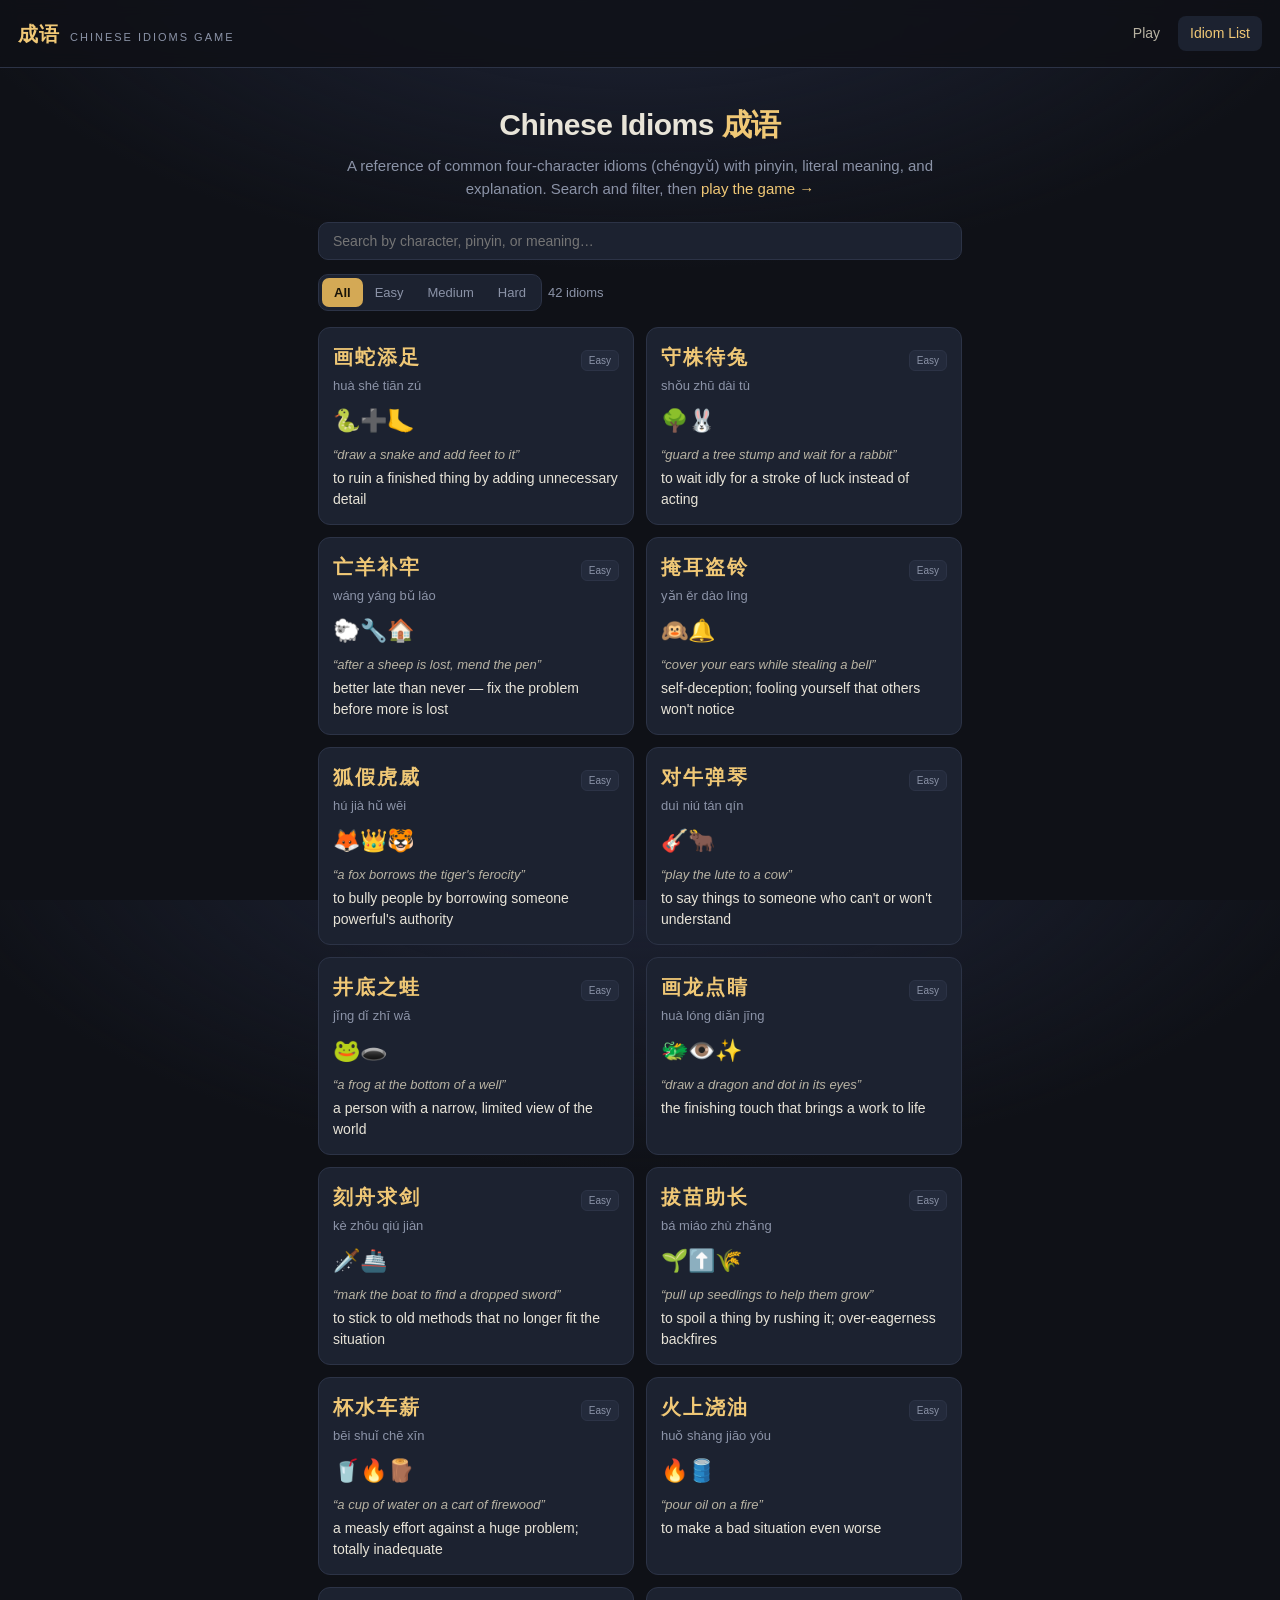
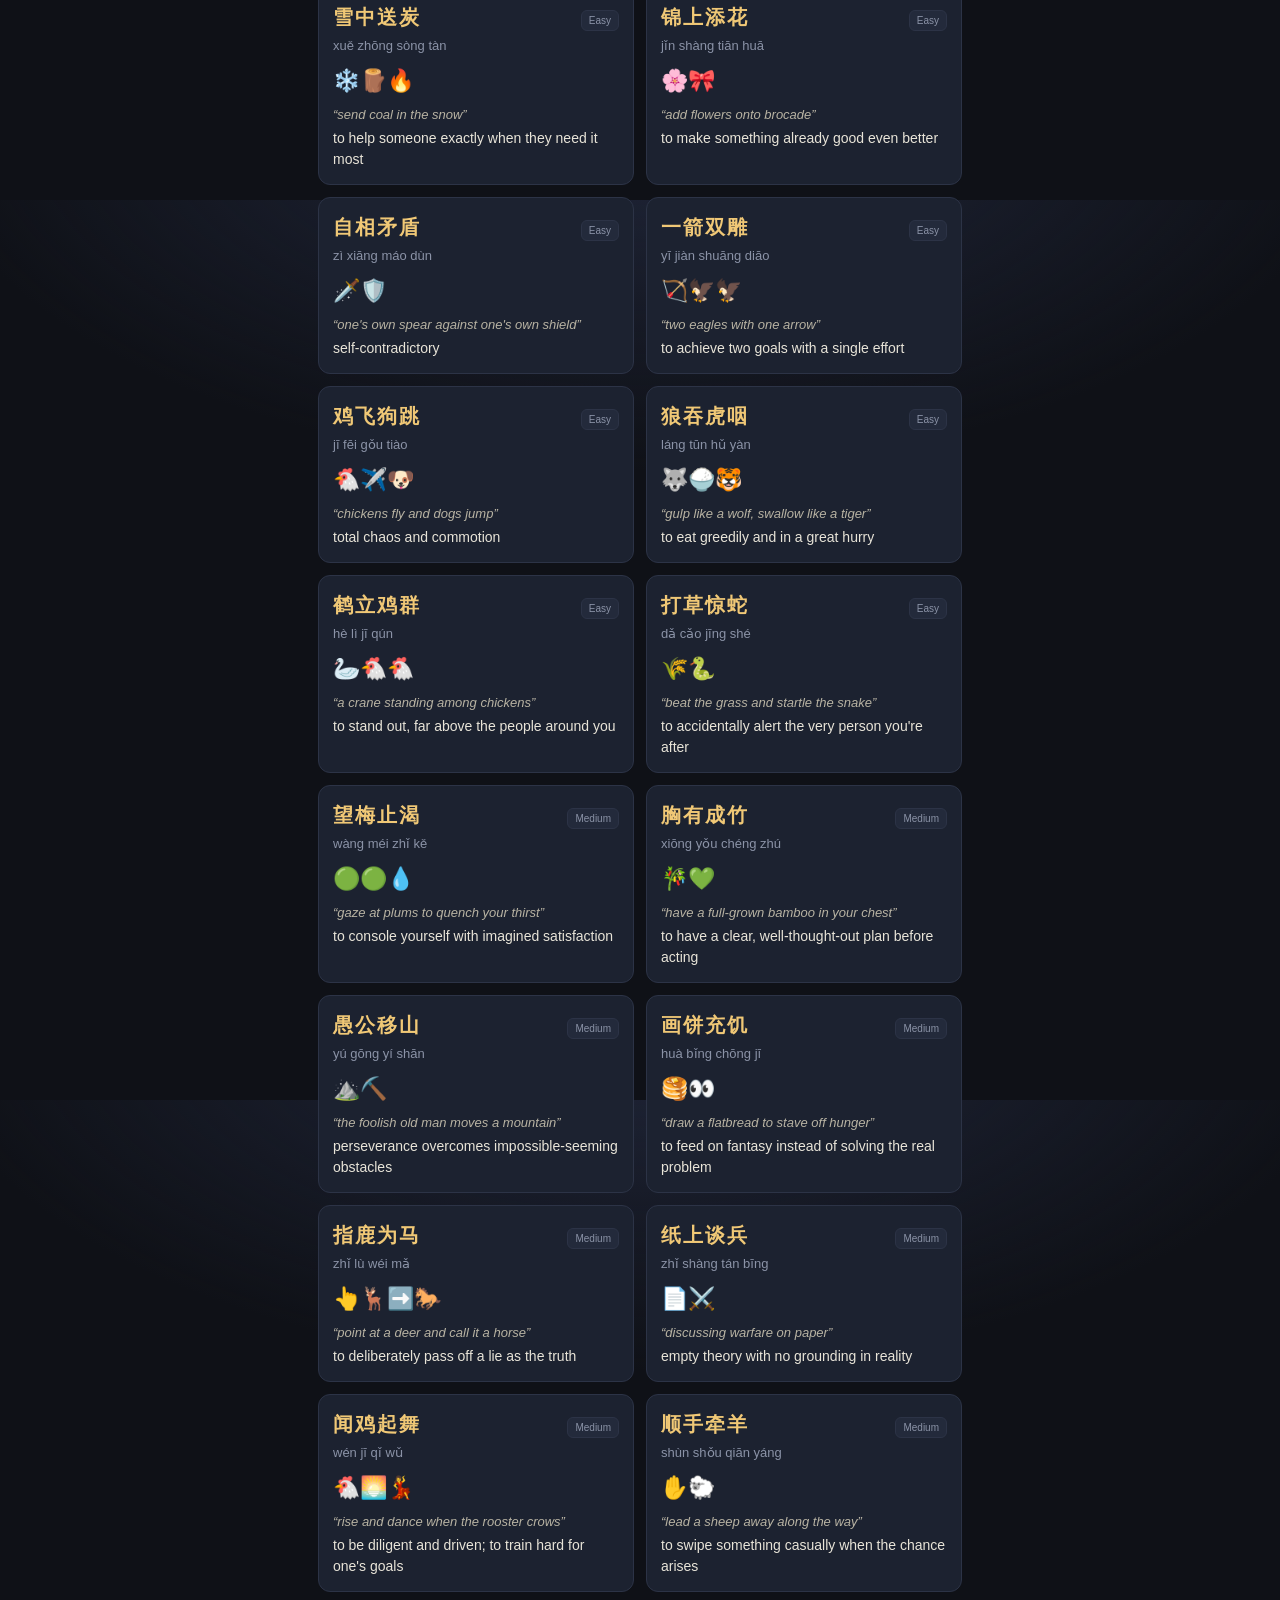
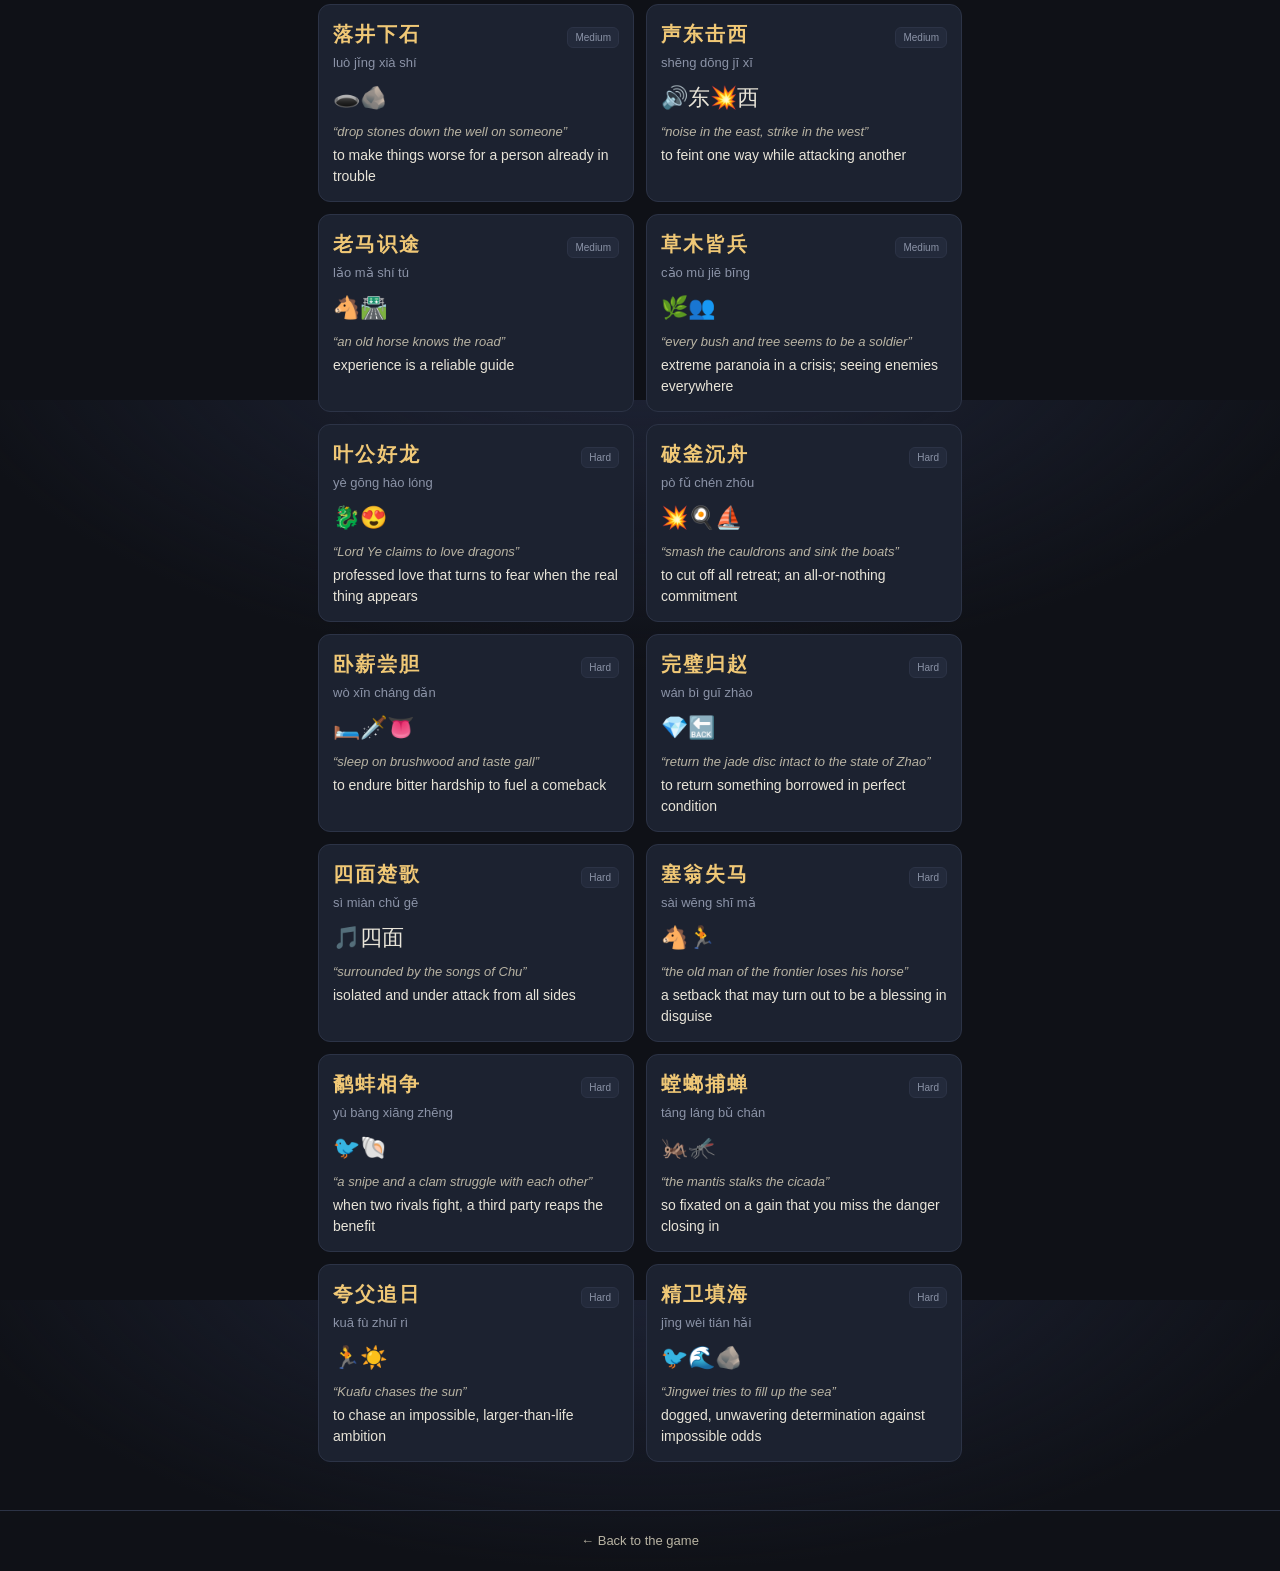
==== idioms.html @ 4bd8fb96 "Initial commit: Chinese Idioms Game MVP - Learning-oriented idiom game (index.html) for English-spea" ====
<!DOCTYPE html>
<html lang="en">
<head>
  <meta charset="UTF-8">
  <meta name="viewport" content="width=device-width, initial-scale=1.0">
  <title>Chinese Idioms (Chéngyǔ) List with Pinyin & Meaning</title>
  <meta name="description" content="A browsable list of common Chinese idioms (chéngyǔ) with pinyin, literal translation, English meaning, and emoji hints. Filter by difficulty and search.">
  <meta name="keywords" content="chinese idioms list, chengyu list, chinese idioms with meaning, chinese idioms with pinyin, common chinese idioms">
  <meta name="theme-color" content="#0f1117">
  <link rel="canonical" href="https://chineseidioms.app/idioms">
  <meta property="og:type" content="website">
  <meta property="og:title" content="Chinese Idioms (Chéngyǔ) List with Pinyin & Meaning">
  <meta property="og:description" content="Browse common Chinese idioms with pinyin, literal translation, and English meaning.">
  <link rel="manifest" href="manifest.webmanifest">
  <link rel="stylesheet" href="css/style.css">
  <script type="application/ld+json">
  {
    "@context":"https://schema.org",
    "@type":"ItemList",
    "name":"Chinese Idioms (Chéngyǔ) Reference List",
    "description":"A curated list of common Chinese four-character idioms with pinyin and English meanings.",
    "url":"https://chineseidioms.app/idioms"
  }
  </script>
</head>
<body>
  <header class="nav">
    <a class="brand" href="/">
      <span class="mark">成语</span>
      <span class="sub">Chinese Idioms Game</span>
    </a>
    <nav class="nav-links">
      <a href="/">Play</a>
      <a href="/idioms" class="active">Idiom List</a>
    </nav>
  </header>

  <main class="main">
    <div class="hero">
      <h1>Chinese Idioms <span class="cn">成语</span></h1>
      <p>A reference of common four-character idioms (chéngyǔ) with pinyin, literal meaning, and explanation. Search and filter, then <a href="/" style="color:var(--gold2);">play the game →</a></p>
    </div>

    <input class="search" id="search" type="search" placeholder="Search by character, pinyin, or meaning…" autocomplete="off">
    <div class="filter-bar">
      <div class="seg" id="lvlSeg" role="group" aria-label="Difficulty filter"></div>
      <span style="align-self:center;color:var(--muted);font-size:13px;" id="count"></span>
    </div>

    <div class="grid" id="grid"></div>
  </main>

  <footer>
    <p><a href="/">← Back to the game</a></p>
  </footer>

  <script src="js/idioms.js"></script>
  <script src="js/list.js"></script>
</body>
</html>
---- css/style.css ----
:root{
  --bg:#0f1117; --bg2:#161a24; --panel:#1c2230; --panel2:#232a3b;
  --ink:#e8e4d8; --ink-dim:#b8b3a3; --muted:#8b93a7; --line:#2c3346;
  --gold:#d4a955; --gold2:#f0c876; --red:#c8553d; --green:#5fb878;
  --maxw:680px;
}
*{box-sizing:border-box; margin:0; padding:0; -webkit-tap-highlight-color:transparent;}
html{ scroll-behavior:smooth; }
html,body{height:100%;}
body{
  font-family:-apple-system,BlinkMacSystemFont,"Segoe UI","PingFang SC","Microsoft YaHei","Hiragino Sans GB","Noto Sans CJK SC",sans-serif;
  background:
    radial-gradient(1200px 600px at 50% -10%, #20263a 0%, transparent 60%),
    var(--bg);
  color:var(--ink);
  min-height:100%;
  display:flex; flex-direction:column;
  line-height:1.5;
  -webkit-font-smoothing:antialiased;
}
a{color:inherit; text-decoration:none;}

/* ---- header / nav ---- */
.nav{
  display:flex; align-items:center; justify-content:space-between;
  padding:16px 18px; border-bottom:1px solid var(--line);
  position:sticky; top:0; z-index:30;
  background:rgba(15,17,23,.82); backdrop-filter:blur(8px);
}
.brand{ display:flex; align-items:baseline; gap:10px; }
.brand .mark{ font-size:20px; font-weight:800; letter-spacing:1px; color:var(--gold2); }
.brand .sub{ font-size:11px; color:var(--muted); letter-spacing:2px; text-transform:uppercase; }
.nav-links{ display:flex; gap:6px; }
.nav-links a{
  padding:7px 12px; border-radius:8px; font-size:14px; color:var(--ink-dim);
  transition:.15s;
}
.nav-links a:hover{ color:var(--ink); background:var(--panel); }
.nav-links a.active{ color:var(--gold2); background:var(--panel); }

/* ---- layout ---- */
.main{ flex:1; width:100%; max-width:var(--maxw); margin:0 auto; padding:20px 18px 48px; }

.hero{ text-align:center; margin:14px 0 22px; }
.hero h1{ font-size:30px; font-weight:800; letter-spacing:-.5px; }
.hero h1 .cn{ color:var(--gold2); }
.hero p{ color:var(--muted); font-size:15px; margin-top:8px; }

/* ---- controls row ---- */
.controls{ display:flex; align-items:center; justify-content:space-between; gap:8px; margin-bottom:14px; flex-wrap:wrap; }
.seg{ display:inline-flex; background:var(--panel); border:1px solid var(--line); border-radius:10px; padding:3px; }
.seg button{
  border:none; background:transparent; color:var(--muted);
  padding:7px 12px; font-size:13px; border-radius:7px; cursor:pointer;
  font-family:inherit; transition:.15s;
}
.seg button.on{ background:var(--gold); color:#1a1408; font-weight:600; }

.toggle{ display:inline-flex; align-items:center; gap:7px; font-size:13px; color:var(--muted); cursor:pointer; user-select:none; }
.toggle input{ display:none; }
.toggle .track{
  width:38px; height:22px; border-radius:12px; background:var(--panel2);
  border:1px solid var(--line); position:relative; transition:.2s;
}
.toggle .track::after{
  content:""; position:absolute; top:2px; left:2px; width:16px; height:16px;
  border-radius:50%; background:var(--muted); transition:.2s;
}
.toggle input:checked + .track{ background:var(--gold); border-color:var(--gold); }
.toggle input:checked + .track::after{ left:18px; background:#1a1408; }

/* ---- stat bar ---- */
.stats{ display:grid; grid-template-columns:repeat(3,1fr); gap:8px; margin-bottom:14px; }
.stat{ background:var(--panel); border:1px solid var(--line); border-radius:10px; padding:9px 8px; text-align:center; }
.stat .k{ font-size:11px; color:var(--muted); letter-spacing:.5px; }
.stat .v{ font-size:20px; font-weight:700; color:var(--gold2); margin-top:2px; }
.stat.combo .v{ color:var(--red); }
.lives{ display:flex; gap:5px; justify-content:center; margin-top:3px; }
.lives .heart{ font-size:15px; filter:grayscale(1) opacity(.4); }
.lives .heart.on{ filter:none; }

/* ---- card ---- */
.card{
  background:linear-gradient(180deg, var(--panel) 0%, var(--bg2) 100%);
  border:1px solid var(--line);
  border-radius:16px; padding:20px 18px;
  box-shadow:0 10px 40px rgba(0,0,0,.35), inset 0 1px 0 rgba(255,255,255,.03);
}

.hint{ text-align:center; margin-bottom:14px; }
.emoji{ font-size:52px; line-height:1.1; letter-spacing:6px; min-height:64px; display:flex; align-items:center; justify-content:center; filter:drop-shadow(0 4px 10px rgba(0,0,0,.4)); }
.meaning{ margin-top:10px; color:var(--ink-dim); font-size:14.5px; line-height:1.6; background:rgba(0,0,0,.2); border-radius:10px; padding:10px 14px; border-left:3px solid var(--gold); }

.slots{ display:flex; gap:10px; justify-content:center; margin:18px 0 16px; flex-wrap:wrap; }
.slot{
  width:64px; height:72px; border-radius:12px; background:var(--panel2); border:1.5px dashed var(--line);
  display:flex; align-items:center; justify-content:center; flex-direction:column;
  font-size:32px; font-weight:700; color:var(--gold2);
  position:relative; cursor:pointer; transition:.15s;
}
.slot .py{ font-size:10px; color:var(--muted); font-weight:400; margin-top:2px; font-family:"Segoe UI",sans-serif; }
.slot.filled{ border-style:solid; border-color:var(--gold); background:#2a3142; }
.slot.correct{ border-color:var(--green); color:var(--green); background:rgba(95,184,120,.12); animation:pop .3s; }
.slot.wrong{ border-color:var(--red); color:var(--red); background:rgba(200,85,61,.12); animation:shake .4s; }

.pool{ display:flex; flex-wrap:wrap; gap:8px; justify-content:center; }
.chip{
  min-width:48px; height:48px; padding:0 6px; border-radius:10px; background:var(--panel2); border:1px solid var(--line);
  display:flex; align-items:center; justify-content:center; font-size:22px; font-weight:600; color:var(--ink);
  cursor:pointer; transition:.12s;
}
.chip:hover{ border-color:var(--gold); transform:translateY(-2px); }
.chip:active{ transform:translateY(0); }
.chip.used{ opacity:.25; pointer-events:none; }

.actions{ display:flex; gap:8px; margin-top:16px; }
.btn{
  flex:1; padding:11px 12px; border-radius:10px; border:1px solid var(--line);
  background:var(--panel2); color:var(--ink); font-size:14px; cursor:pointer; transition:.15s; font-family:inherit;
}
.btn:hover{ border-color:var(--gold); }
.btn.primary{ background:linear-gradient(180deg,var(--gold2),var(--gold)); color:#1a1408; border-color:var(--gold); font-weight:700; }
.btn:disabled{ opacity:.4; cursor:not-allowed; }

/* ---- breakdown / answer card ---- */
.bd{ display:flex; gap:8px; justify-content:center; margin-bottom:14px; flex-wrap:wrap; }
.bd .cell{
  width:64px; background:var(--panel2); border:1px solid var(--line); border-radius:10px;
  padding:8px 4px; text-align:center;
}
.bd .cell .ch{ font-size:26px; font-weight:700; color:var(--gold2); }
.bd .cell .py{ font-size:11px; color:var(--muted); margin-top:2px; }
.bd .lit{ color:var(--ink-dim); font-size:14px; font-style:italic; text-align:center; margin-top:4px; }
.bd .gloss{ display:grid; grid-template-columns:auto 1fr; gap:6px 12px; margin-top:12px; font-size:13px; }
.bd .gloss dt{ color:var(--muted); }
.bd .gloss dd{ color:var(--ink); }

/* ---- toast ---- */
.toast{
  position:fixed; left:50%; top:24px; transform:translateX(-50%) translateY(-30px);
  background:var(--panel); border:1px solid var(--line); color:var(--ink);
  padding:11px 18px; border-radius:10px; font-size:14px; font-weight:600;
  opacity:0; pointer-events:none; transition:.3s; z-index:50; box-shadow:0 8px 30px rgba(0,0,0,.4);
}
.toast.show{ opacity:1; transform:translateX(-50%) translateY(0); }
.toast.good{ border-color:var(--green); }
.toast.bad{ border-color:var(--red); }

/* ---- overlay modal ---- */
.overlay{ position:fixed; inset:0; background:rgba(8,10,16,.82); backdrop-filter:blur(6px); display:flex; align-items:center; justify-content:center; padding:20px; z-index:60; opacity:0; pointer-events:none; transition:.3s; }
.overlay.show{ opacity:1; pointer-events:auto; }
.modal{ background:linear-gradient(180deg,var(--panel),var(--bg2)); border:1px solid var(--line); border-radius:18px; padding:28px 24px; width:100%; max-width:380px; text-align:center; box-shadow:0 20px 60px rgba(0,0,0,.5); }
.modal h2{ color:var(--gold2); font-size:24px; letter-spacing:1px; margin-bottom:8px; }
.modal p{ color:var(--muted); font-size:14px; line-height:1.7; margin-bottom:6px; }
.modal .big{ color:var(--ink); font-size:38px; font-weight:700; margin:10px 0; }
.modal .row{ display:flex; gap:8px; margin-top:14px; }

/* ---- idioms list page ---- */
.filter-bar{ display:flex; gap:6px; margin-bottom:16px; flex-wrap:wrap; }
.filter-bar .seg button{ padding:7px 12px; }
.grid{ display:grid; grid-template-columns:repeat(auto-fill,minmax(240px,1fr)); gap:12px; }
.idiom-card{ background:var(--panel); border:1px solid var(--line); border-radius:12px; padding:14px; transition:.15s; }
.idiom-card:hover{ border-color:var(--gold); transform:translateY(-2px); }
.idiom-card .top{ display:flex; align-items:baseline; justify-content:space-between; gap:8px; }
.idiom-card .ch{ font-size:20px; font-weight:700; color:var(--gold2); letter-spacing:2px; }
.idiom-card .lvl{ font-size:10px; padding:2px 7px; border-radius:6px; background:var(--panel2); color:var(--muted); border:1px solid var(--line); white-space:nowrap; }
.idiom-card .py{ font-size:13px; color:var(--muted); margin-top:4px; }
.idiom-card .lit{ font-size:13px; color:var(--ink-dim); font-style:italic; margin-top:8px; }
.idiom-card .en{ font-size:14px; color:var(--ink); margin-top:4px; }
.idiom-card .emj{ font-size:22px; margin-top:8px; }

.search{ width:100%; background:var(--panel); border:1px solid var(--line); color:var(--ink); border-radius:10px; padding:10px 14px; font-size:14px; font-family:inherit; margin-bottom:14px; }
.search:focus{ outline:none; border-color:var(--gold); }

footer{ border-top:1px solid var(--line); padding:20px 18px; text-align:center; color:var(--muted); font-size:13px; }
footer a{ color:var(--ink-dim); }

@keyframes pop{ 0%{transform:scale(.8)} 60%{transform:scale(1.12)} 100%{transform:scale(1)} }
@keyframes shake{ 0%,100%{transform:translateX(0)} 25%{transform:translateX(-6px)} 75%{transform:translateX(6px)} }

@media (max-width:420px){
  .slot{ width:54px; height:62px; font-size:28px; }
  .bd .cell{ width:54px; }
  .chip{ min-width:42px; height:44px; font-size:20px; }
  .emoji{ font-size:44px; }
  .hero h1{ font-size:25px; }
  .brand .sub{ display:none; }
}
@media (prefers-reduced-motion:reduce){ *{ animation:none !important; transition:none !important; } }
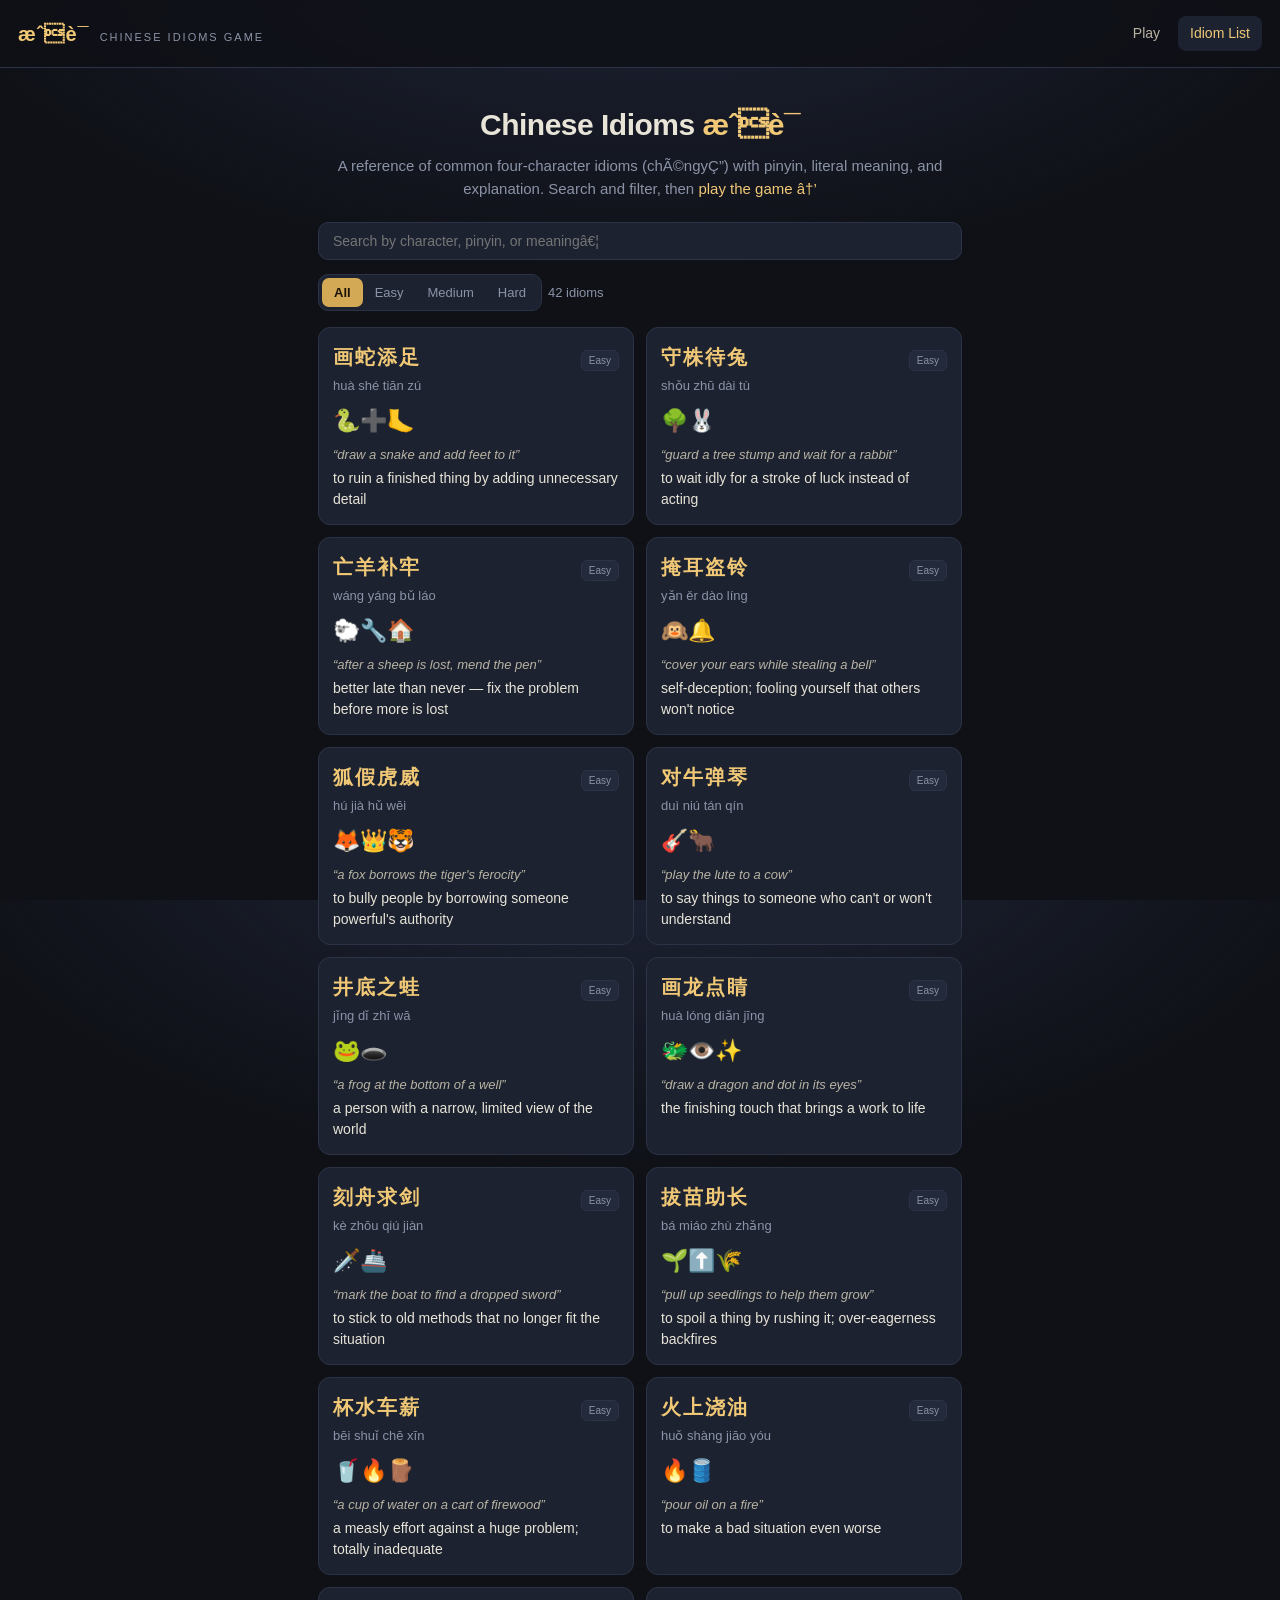
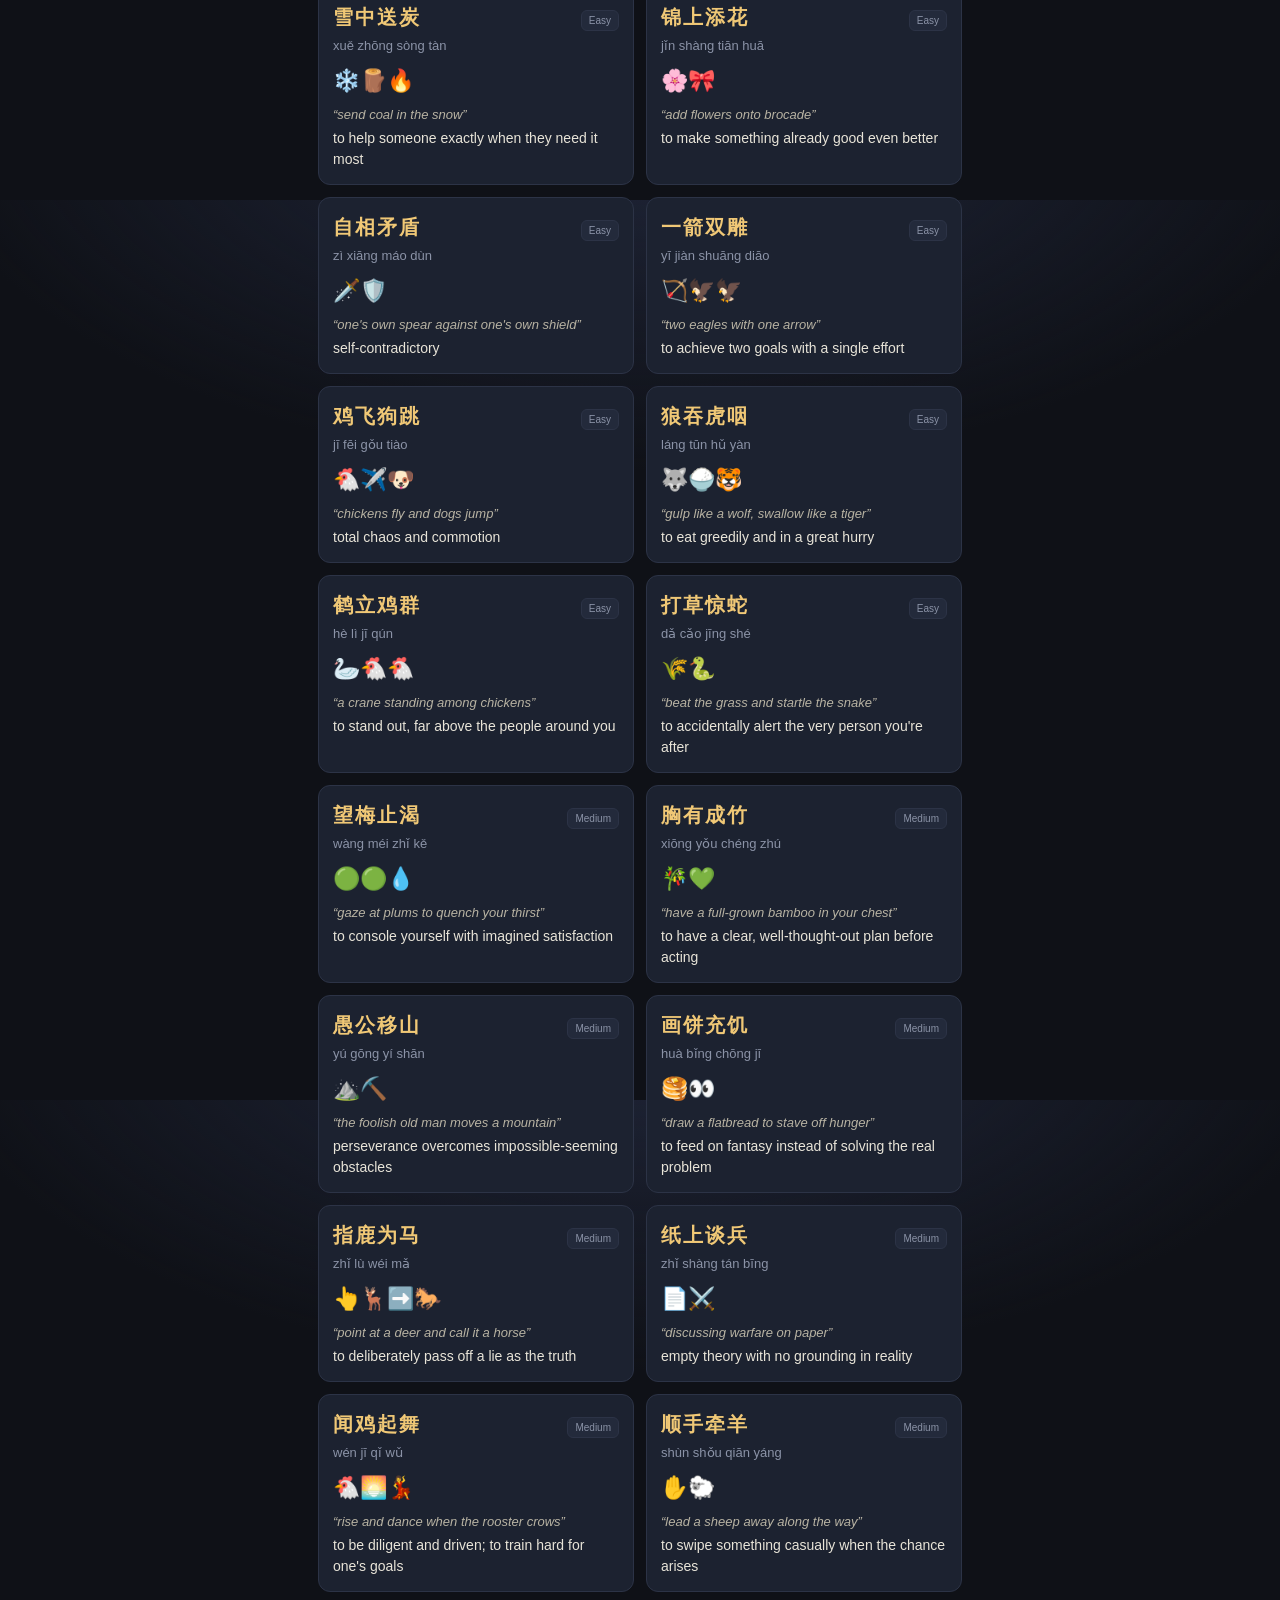
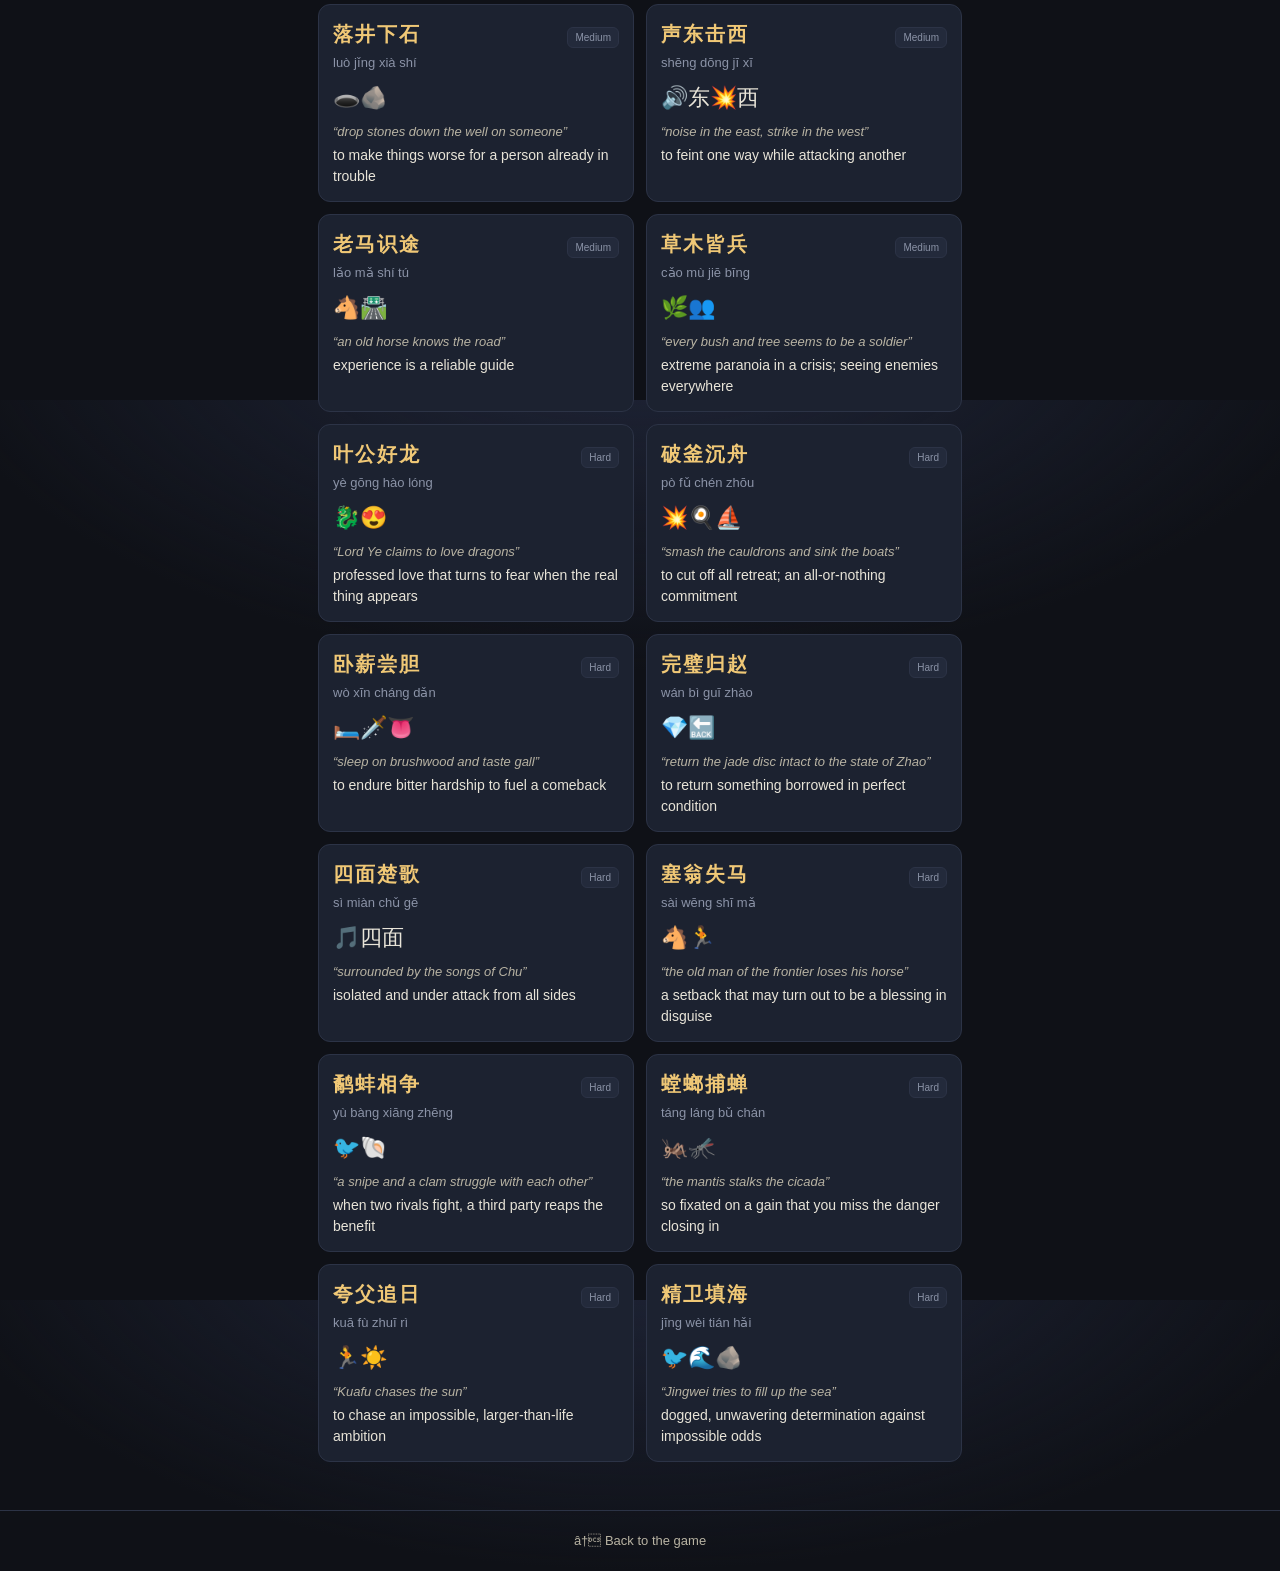
==== commit 41350f23: "Set canonical domain to idioms.games Replace placeholder chineseidioms.app with the real domain in: " ====
--- a/idioms.html
+++ b/idioms.html
@@ -1,15 +1,15 @@
-<!DOCTYPE html>
+﻿<!DOCTYPE html>
 <html lang="en">
 <head>
   <meta charset="UTF-8">
   <meta name="viewport" content="width=device-width, initial-scale=1.0">
-  <title>Chinese Idioms (Chéngyǔ) List with Pinyin & Meaning</title>
-  <meta name="description" content="A browsable list of common Chinese idioms (chéngyǔ) with pinyin, literal translation, English meaning, and emoji hints. Filter by difficulty and search.">
+  <title>Chinese Idioms (ChÃ©ngyÇ”) List with Pinyin & Meaning</title>
+  <meta name="description" content="A browsable list of common Chinese idioms (chÃ©ngyÇ”) with pinyin, literal translation, English meaning, and emoji hints. Filter by difficulty and search.">
   <meta name="keywords" content="chinese idioms list, chengyu list, chinese idioms with meaning, chinese idioms with pinyin, common chinese idioms">
   <meta name="theme-color" content="#0f1117">
-  <link rel="canonical" href="https://chineseidioms.app/idioms">
+  <link rel="canonical" href="https://idioms.games/idioms">
   <meta property="og:type" content="website">
-  <meta property="og:title" content="Chinese Idioms (Chéngyǔ) List with Pinyin & Meaning">
+  <meta property="og:title" content="Chinese Idioms (ChÃ©ngyÇ”) List with Pinyin & Meaning">
   <meta property="og:description" content="Browse common Chinese idioms with pinyin, literal translation, and English meaning.">
   <link rel="manifest" href="manifest.webmanifest">
   <link rel="stylesheet" href="css/style.css">
@@ -17,16 +17,16 @@
   {
     "@context":"https://schema.org",
     "@type":"ItemList",
-    "name":"Chinese Idioms (Chéngyǔ) Reference List",
+    "name":"Chinese Idioms (ChÃ©ngyÇ”) Reference List",
     "description":"A curated list of common Chinese four-character idioms with pinyin and English meanings.",
-    "url":"https://chineseidioms.app/idioms"
+    "url":"https://idioms.games/idioms"
   }
   </script>
 </head>
 <body>
   <header class="nav">
     <a class="brand" href="/">
-      <span class="mark">成语</span>
+      <span class="mark">æˆè¯­</span>
       <span class="sub">Chinese Idioms Game</span>
     </a>
     <nav class="nav-links">
@@ -37,11 +37,11 @@
 
   <main class="main">
     <div class="hero">
-      <h1>Chinese Idioms <span class="cn">成语</span></h1>
-      <p>A reference of common four-character idioms (chéngyǔ) with pinyin, literal meaning, and explanation. Search and filter, then <a href="/" style="color:var(--gold2);">play the game →</a></p>
+      <h1>Chinese Idioms <span class="cn">æˆè¯­</span></h1>
+      <p>A reference of common four-character idioms (chÃ©ngyÇ”) with pinyin, literal meaning, and explanation. Search and filter, then <a href="/" style="color:var(--gold2);">play the game â†’</a></p>
     </div>
 
-    <input class="search" id="search" type="search" placeholder="Search by character, pinyin, or meaning…" autocomplete="off">
+    <input class="search" id="search" type="search" placeholder="Search by character, pinyin, or meaningâ€¦" autocomplete="off">
     <div class="filter-bar">
       <div class="seg" id="lvlSeg" role="group" aria-label="Difficulty filter"></div>
       <span style="align-self:center;color:var(--muted);font-size:13px;" id="count"></span>
@@ -51,7 +51,7 @@
   </main>
 
   <footer>
-    <p><a href="/">← Back to the game</a></p>
+    <p><a href="/">â† Back to the game</a></p>
   </footer>
 
   <script src="js/idioms.js"></script>
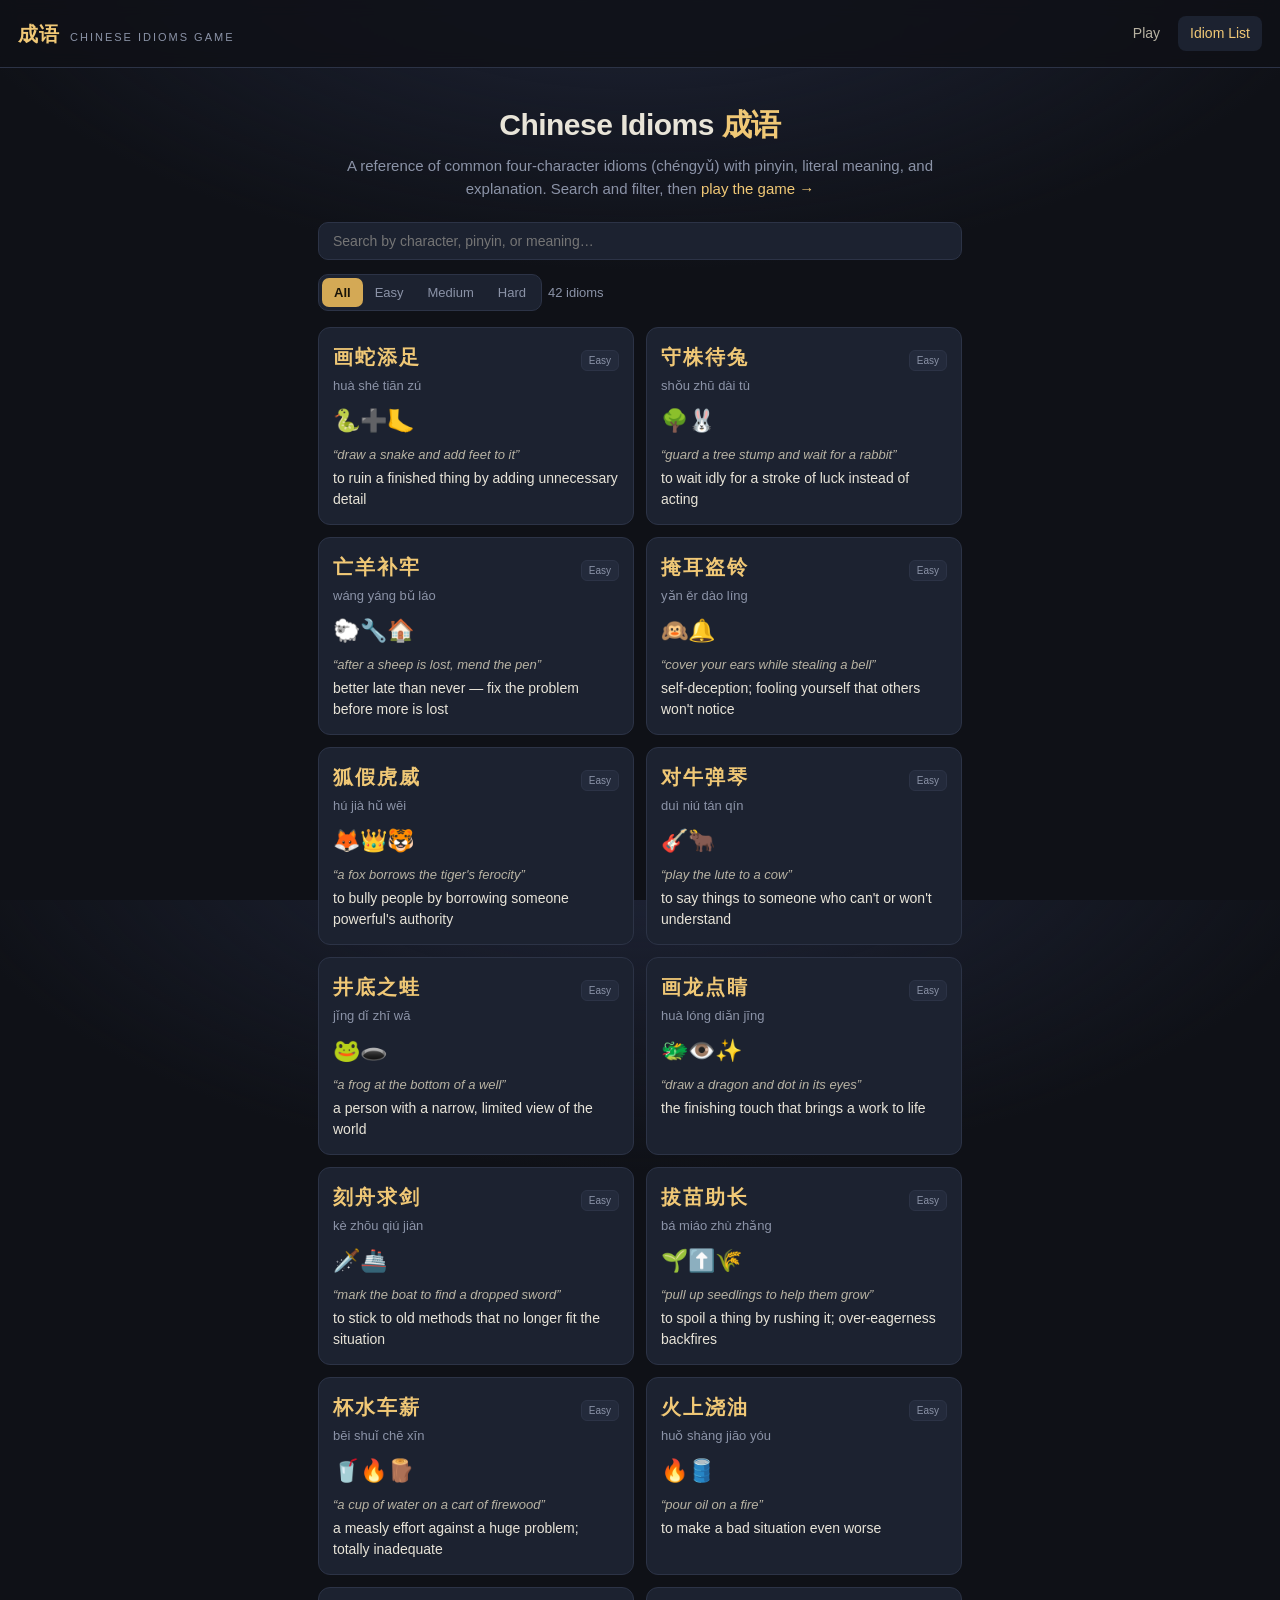
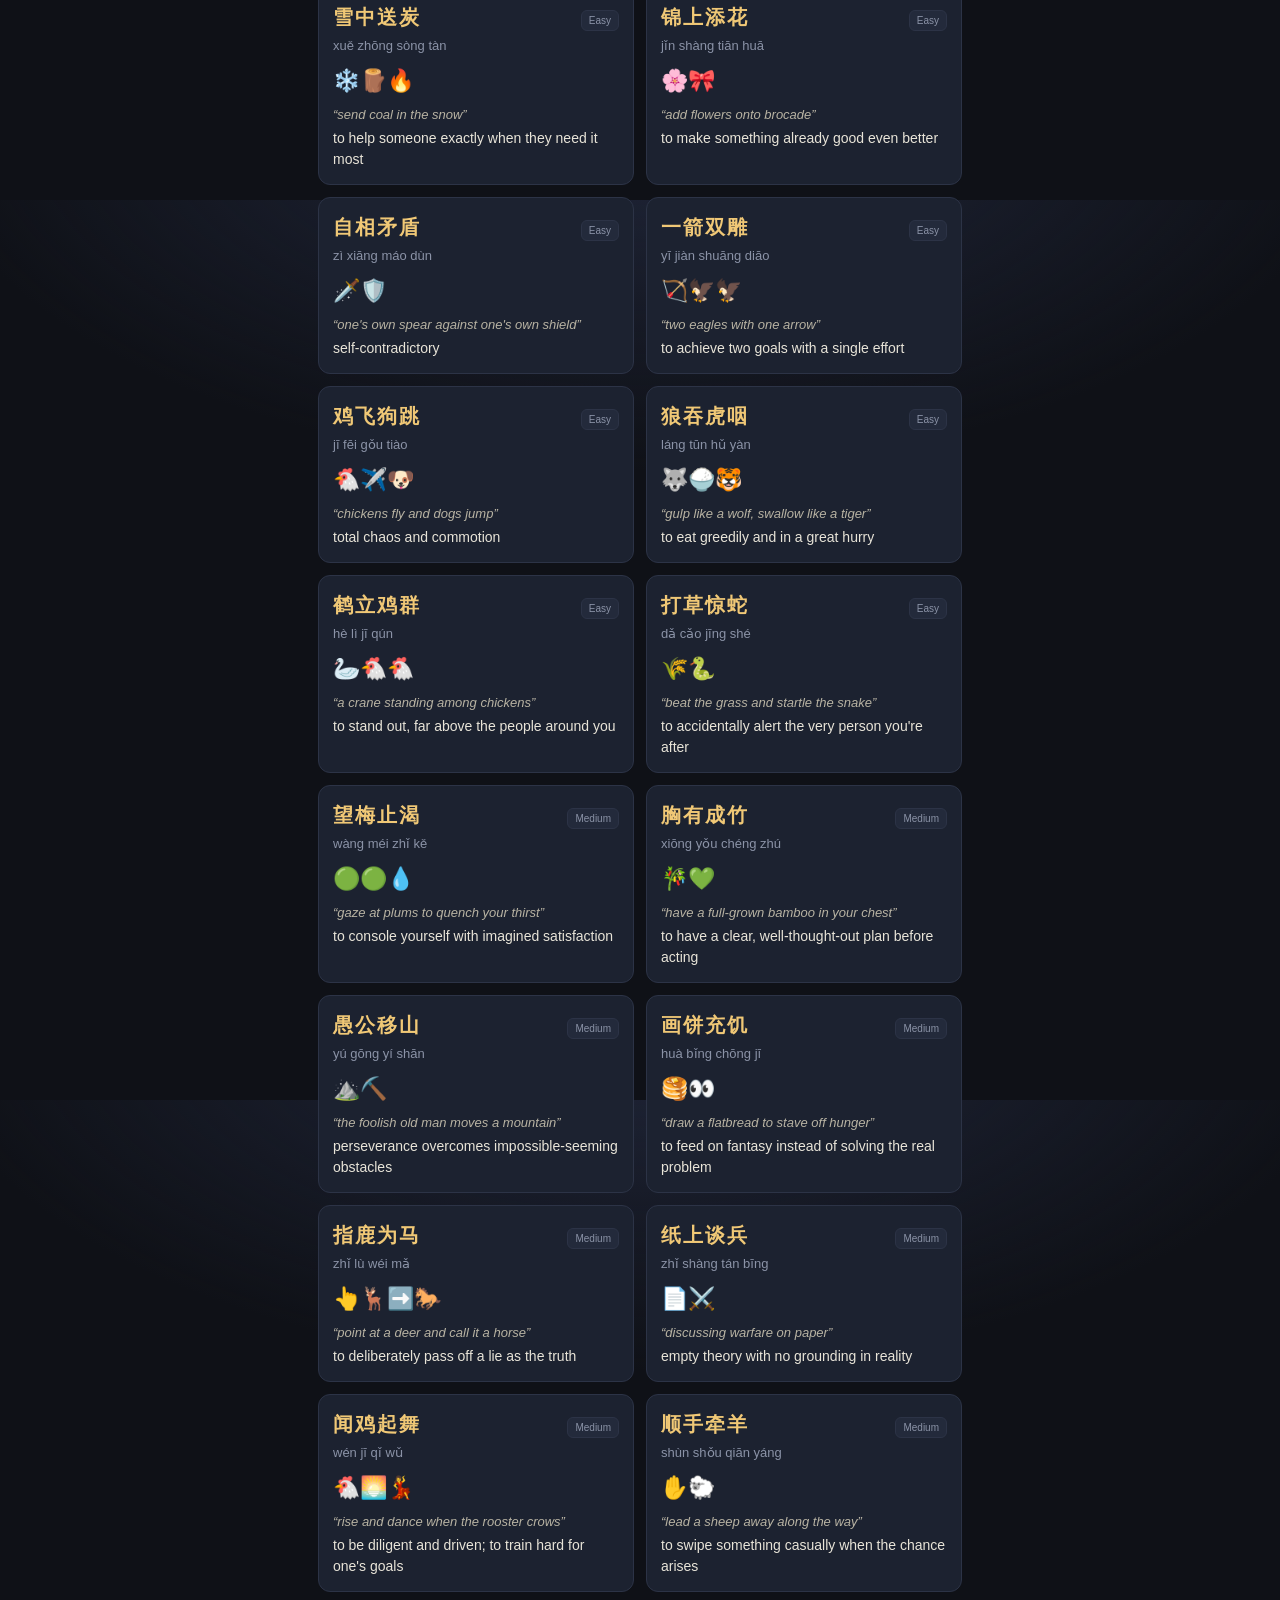
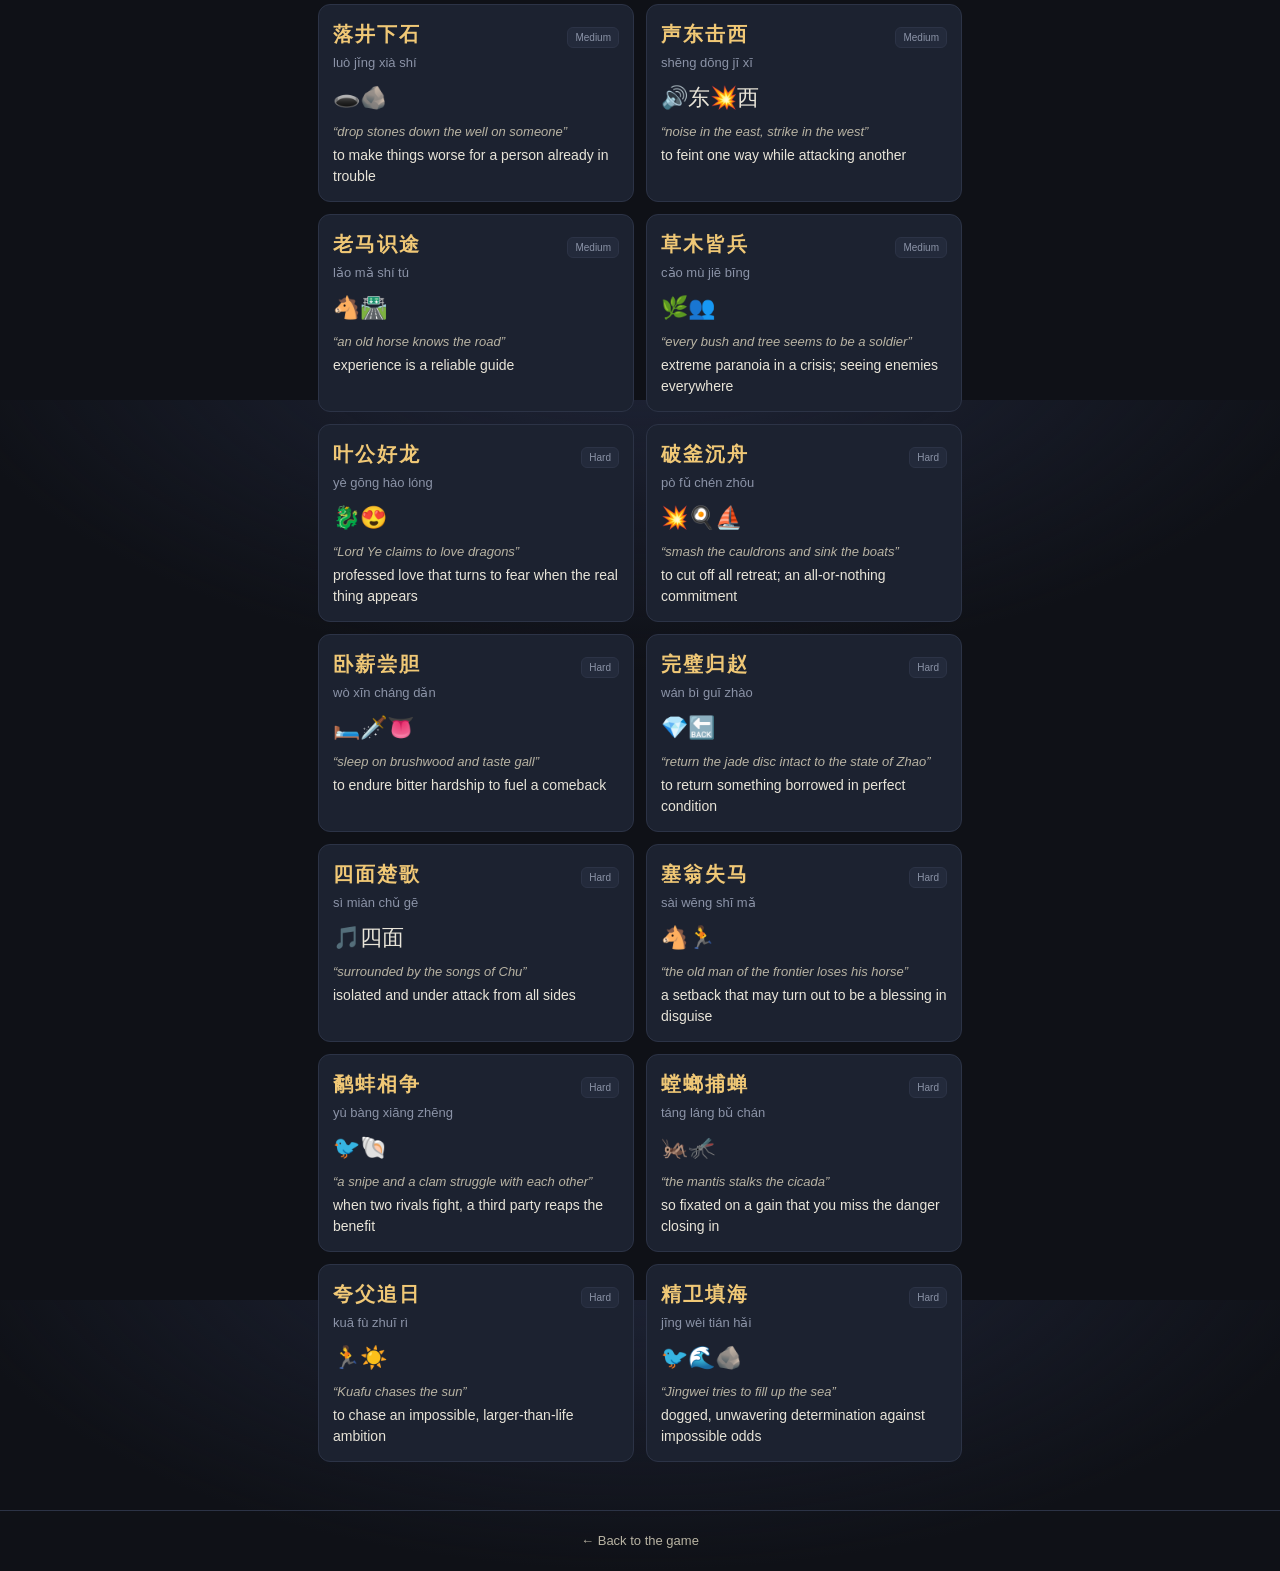
==== commit 76e7a74e: "Fix mojibake in HTML files (restore UTF-8, remove BOM artifact) index.html and idioms.html had doubl" ====
--- a/idioms.html
+++ b/idioms.html
@@ -1,15 +1,15 @@
-﻿<!DOCTYPE html>
+<!DOCTYPE html>
 <html lang="en">
 <head>
   <meta charset="UTF-8">
   <meta name="viewport" content="width=device-width, initial-scale=1.0">
-  <title>Chinese Idioms (ChÃ©ngyÇ”) List with Pinyin & Meaning</title>
-  <meta name="description" content="A browsable list of common Chinese idioms (chÃ©ngyÇ”) with pinyin, literal translation, English meaning, and emoji hints. Filter by difficulty and search.">
+  <title>Chinese Idioms (Chéngyǔ) List with Pinyin & Meaning</title>
+  <meta name="description" content="A browsable list of common Chinese idioms (chéngyǔ) with pinyin, literal translation, English meaning, and emoji hints. Filter by difficulty and search.">
   <meta name="keywords" content="chinese idioms list, chengyu list, chinese idioms with meaning, chinese idioms with pinyin, common chinese idioms">
   <meta name="theme-color" content="#0f1117">
   <link rel="canonical" href="https://idioms.games/idioms">
   <meta property="og:type" content="website">
-  <meta property="og:title" content="Chinese Idioms (ChÃ©ngyÇ”) List with Pinyin & Meaning">
+  <meta property="og:title" content="Chinese Idioms (Chéngyǔ) List with Pinyin & Meaning">
   <meta property="og:description" content="Browse common Chinese idioms with pinyin, literal translation, and English meaning.">
   <link rel="manifest" href="manifest.webmanifest">
   <link rel="stylesheet" href="css/style.css">
@@ -17,7 +17,7 @@
   {
     "@context":"https://schema.org",
     "@type":"ItemList",
-    "name":"Chinese Idioms (ChÃ©ngyÇ”) Reference List",
+    "name":"Chinese Idioms (Chéngyǔ) Reference List",
     "description":"A curated list of common Chinese four-character idioms with pinyin and English meanings.",
     "url":"https://idioms.games/idioms"
   }
@@ -26,7 +26,7 @@
 <body>
   <header class="nav">
     <a class="brand" href="/">
-      <span class="mark">æˆè¯­</span>
+      <span class="mark">成语</span>
       <span class="sub">Chinese Idioms Game</span>
     </a>
     <nav class="nav-links">
@@ -37,11 +37,11 @@
 
   <main class="main">
     <div class="hero">
-      <h1>Chinese Idioms <span class="cn">æˆè¯­</span></h1>
-      <p>A reference of common four-character idioms (chÃ©ngyÇ”) with pinyin, literal meaning, and explanation. Search and filter, then <a href="/" style="color:var(--gold2);">play the game â†’</a></p>
+      <h1>Chinese Idioms <span class="cn">成语</span></h1>
+      <p>A reference of common four-character idioms (chéngyǔ) with pinyin, literal meaning, and explanation. Search and filter, then <a href="/" style="color:var(--gold2);">play the game →</a></p>
     </div>
 
-    <input class="search" id="search" type="search" placeholder="Search by character, pinyin, or meaningâ€¦" autocomplete="off">
+    <input class="search" id="search" type="search" placeholder="Search by character, pinyin, or meaning…" autocomplete="off">
     <div class="filter-bar">
       <div class="seg" id="lvlSeg" role="group" aria-label="Difficulty filter"></div>
       <span style="align-self:center;color:var(--muted);font-size:13px;" id="count"></span>
@@ -51,7 +51,7 @@
   </main>
 
   <footer>
-    <p><a href="/">â† Back to the game</a></p>
+    <p><a href="/">← Back to the game</a></p>
   </footer>
 
   <script src="js/idioms.js"></script>
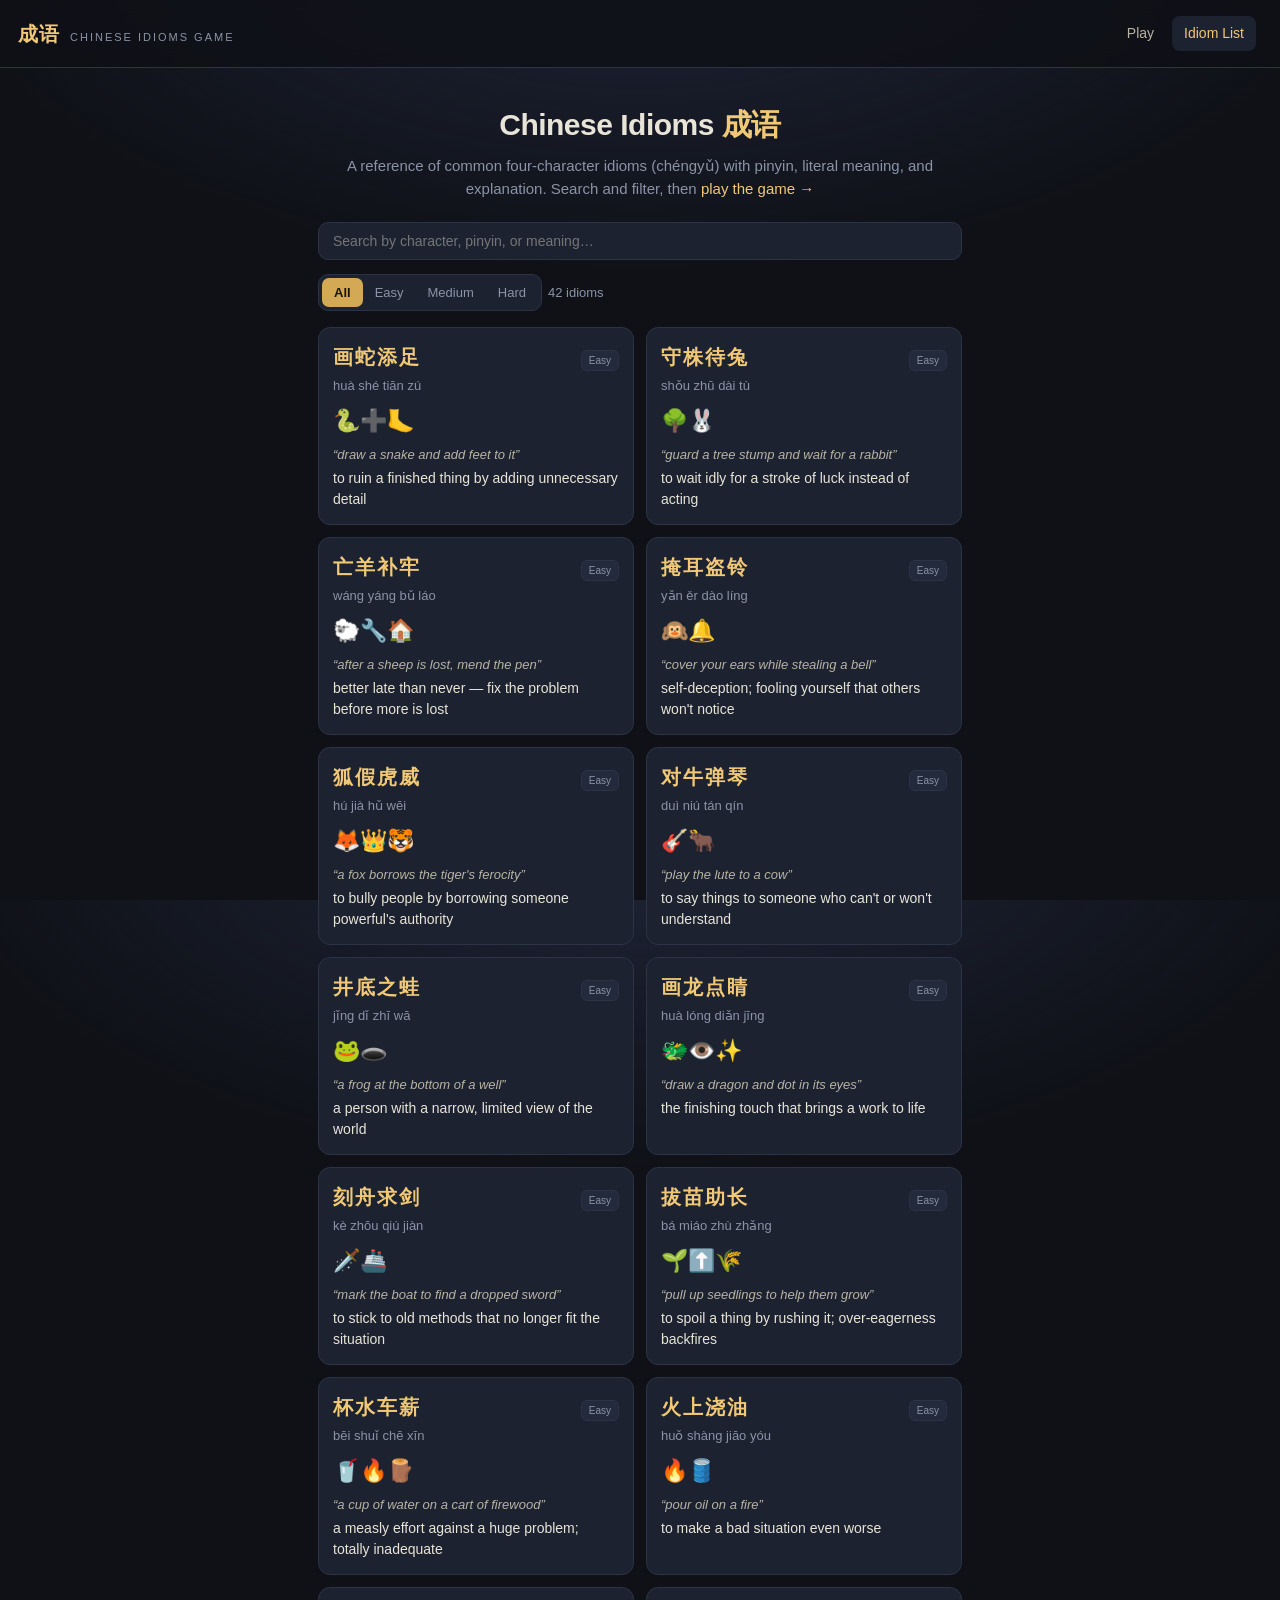
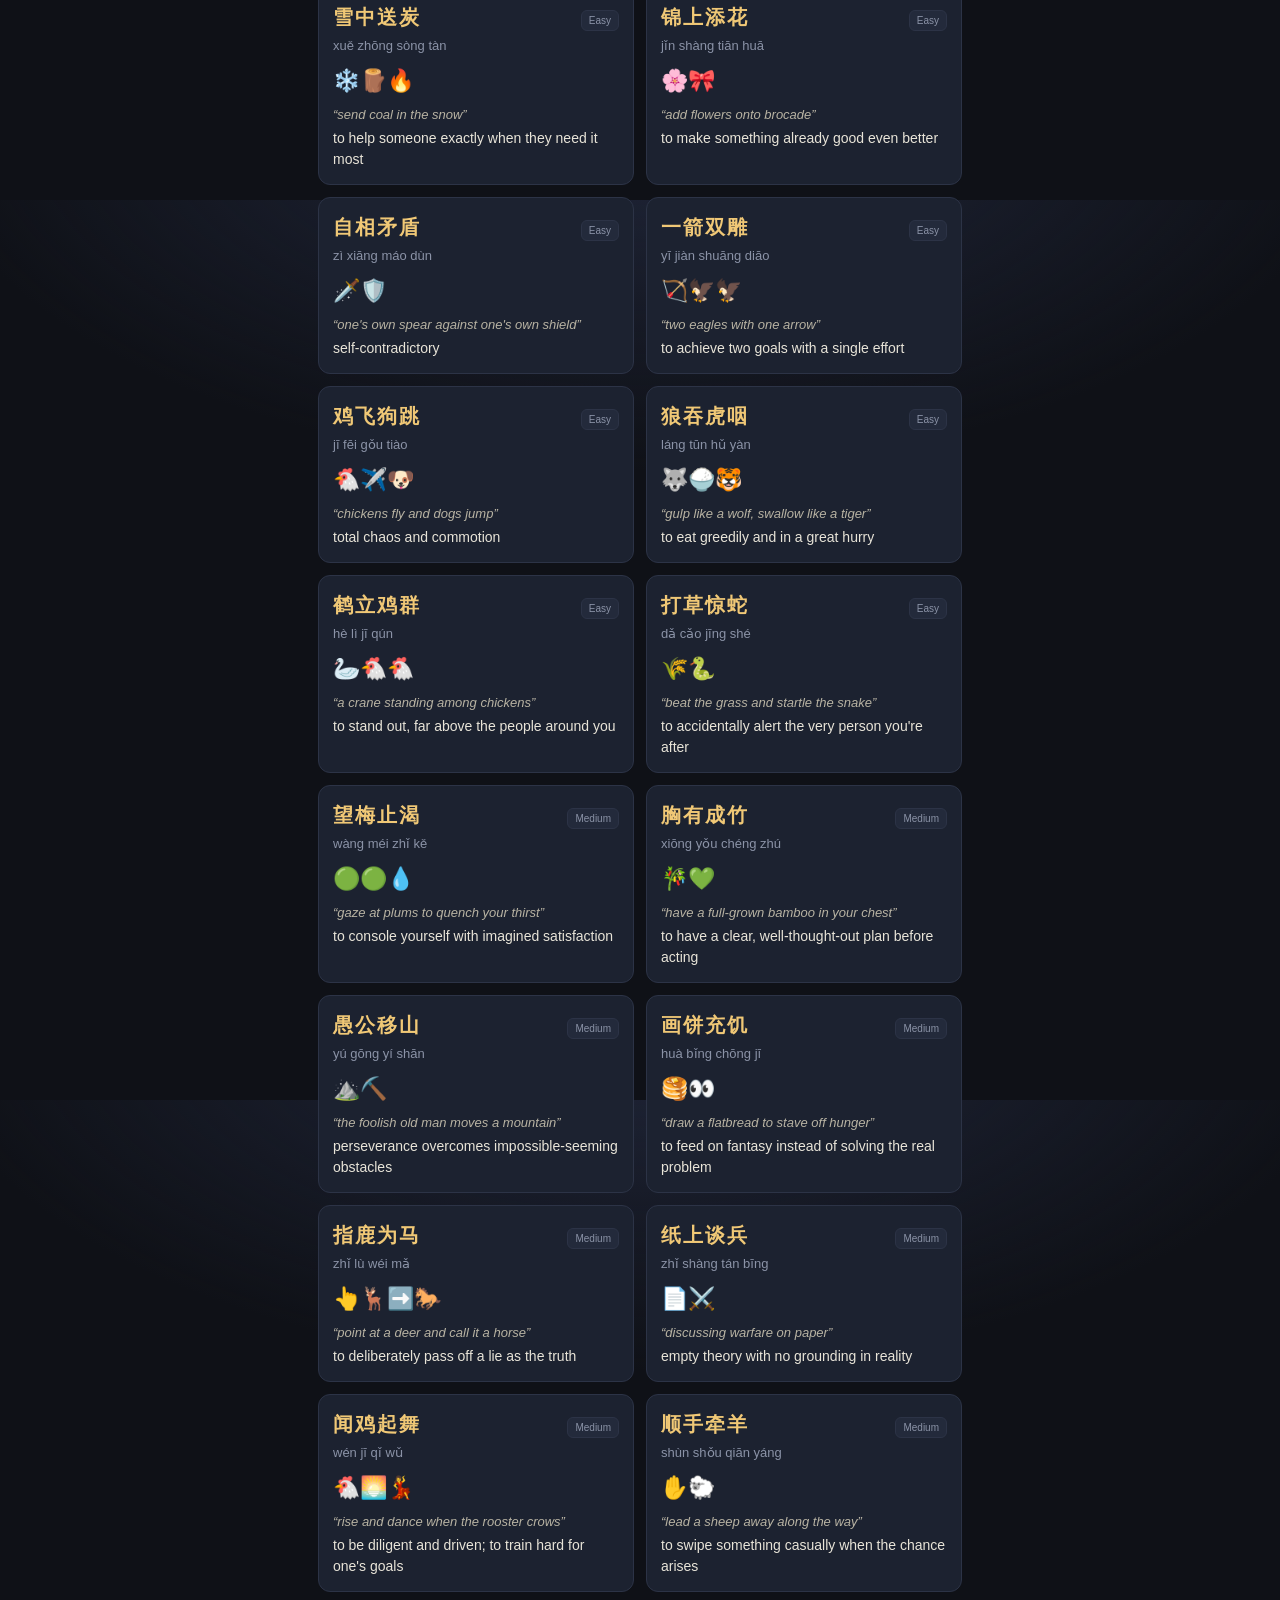
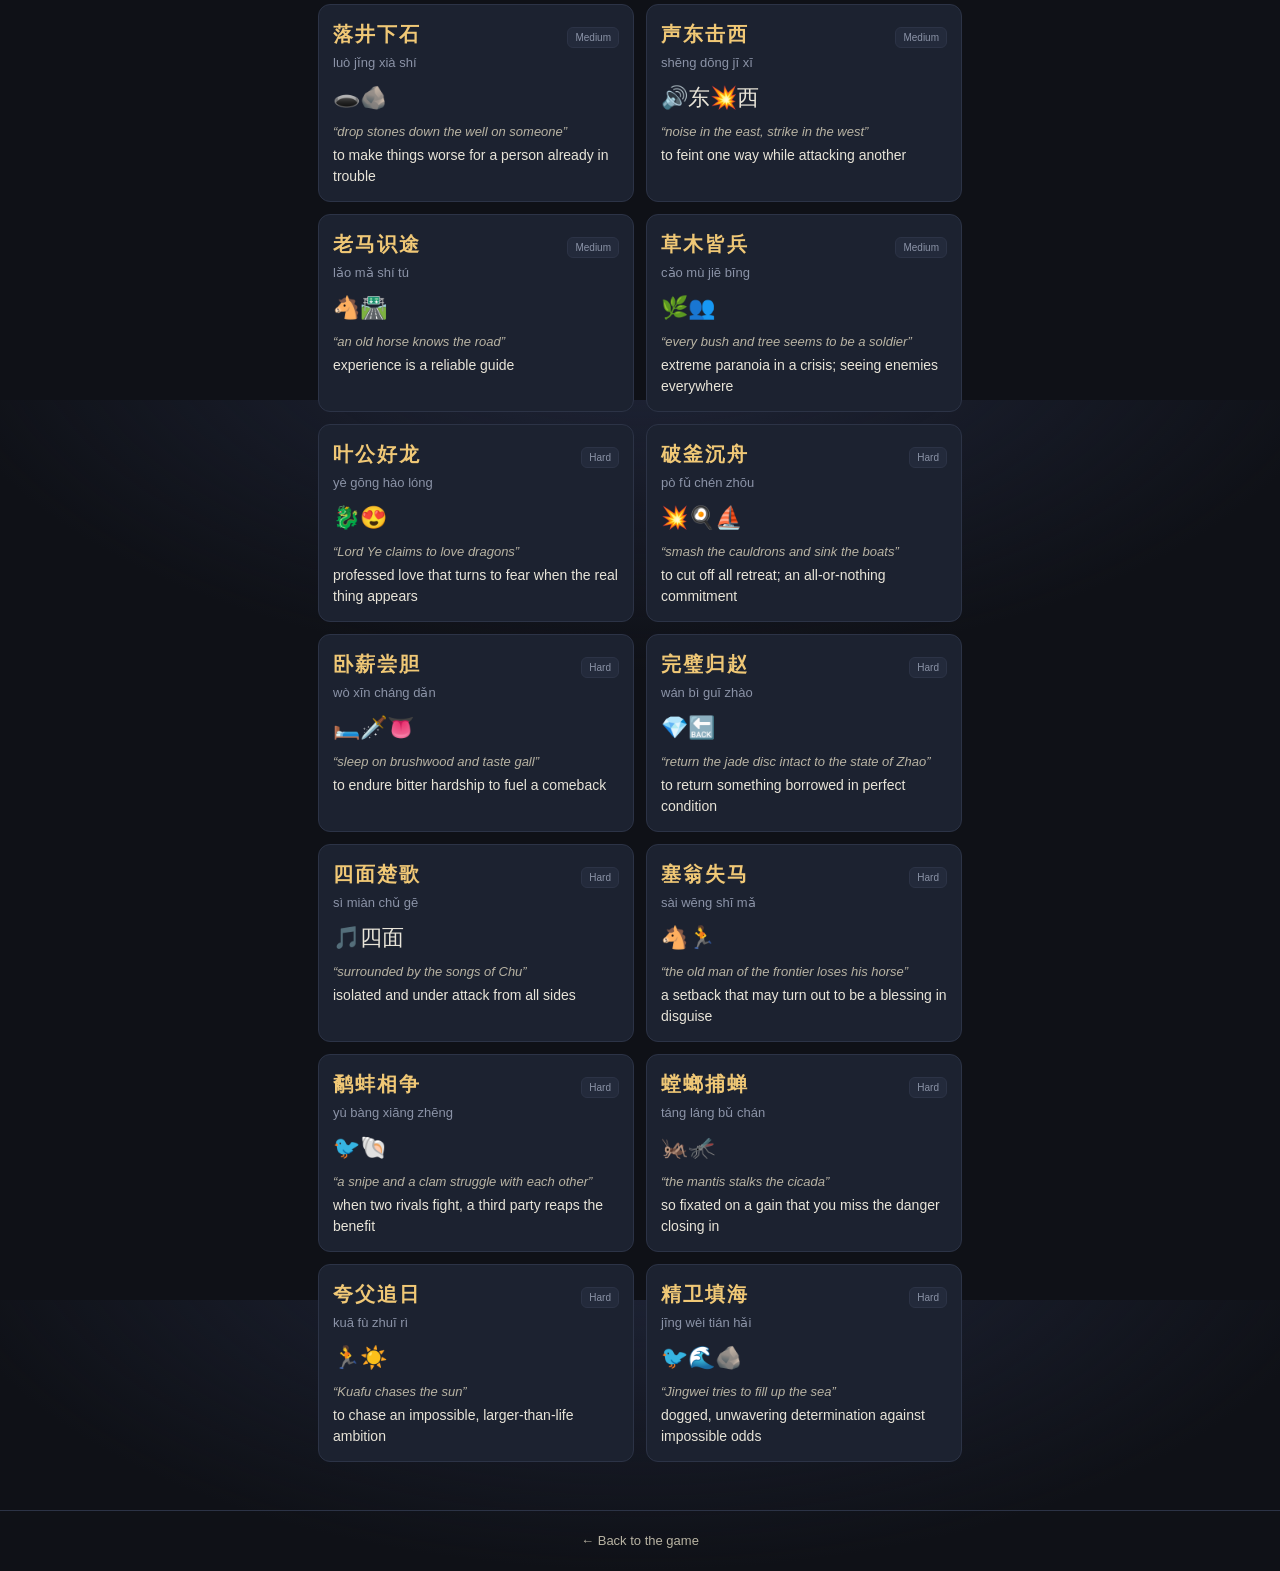
==== commit c99365cc: "Add Google OAuth login + D1 score persistence (Pages Functions) Backend (functions/): - /api/auth/lo" ====
--- a/idioms.html
+++ b/idioms.html
@@ -32,6 +32,7 @@
     <nav class="nav-links">
       <a href="/">Play</a>
       <a href="/idioms" class="active">Idiom List</a>
+      <span id="accountArea" class="account-area"></span>
     </nav>
   </header>
 
@@ -55,6 +56,7 @@
   </footer>
 
   <script src="js/idioms.js"></script>
+  <script src="js/auth.js"></script>
   <script src="js/list.js"></script>
 </body>
 </html>
--- a/css/style.css
+++ b/css/style.css
@@ -187,3 +187,27 @@
   .brand .sub{ display:none; }
 }
 @media (prefers-reduced-motion:reduce){ *{ animation:none !important; transition:none !important; } }
+
+/* ---- account / auth UI ---- */
+.account-area{ display:flex; align-items:center; gap:8px; }
+.signin-btn{
+  display:inline-flex; align-items:center; gap:6px;
+  padding:7px 12px; border-radius:8px; font-size:13px; font-weight:500;
+  background:#fff; color:#1f1f1f; border:1px solid #dadce0;
+  transition:.15s; text-decoration:none;
+}
+.signin-btn:hover{ box-shadow:0 1px 3px rgba(0,0,0,.2); }
+.signin-btn .g{ display:block; }
+.account-chip{
+  display:inline-flex; align-items:center; gap:6px;
+  padding:4px 10px 4px 4px; border-radius:20px;
+  background:var(--panel); border:1px solid var(--line); max-width:160px;
+}
+.account-chip img{ width:24px; height:24px; border-radius:50%; }
+.account-name{ font-size:13px; color:var(--ink); white-space:nowrap; overflow:hidden; text-overflow:ellipsis; }
+.btn-link{
+  background:none; border:none; color:var(--muted); font-size:13px; cursor:pointer;
+  font-family:inherit; padding:4px 6px; border-radius:6px;
+}
+.btn-link:hover{ color:var(--ink); background:var(--panel); }
+.account-note{ font-size:12px; color:var(--muted); margin-top:4px; min-height:1em; }
